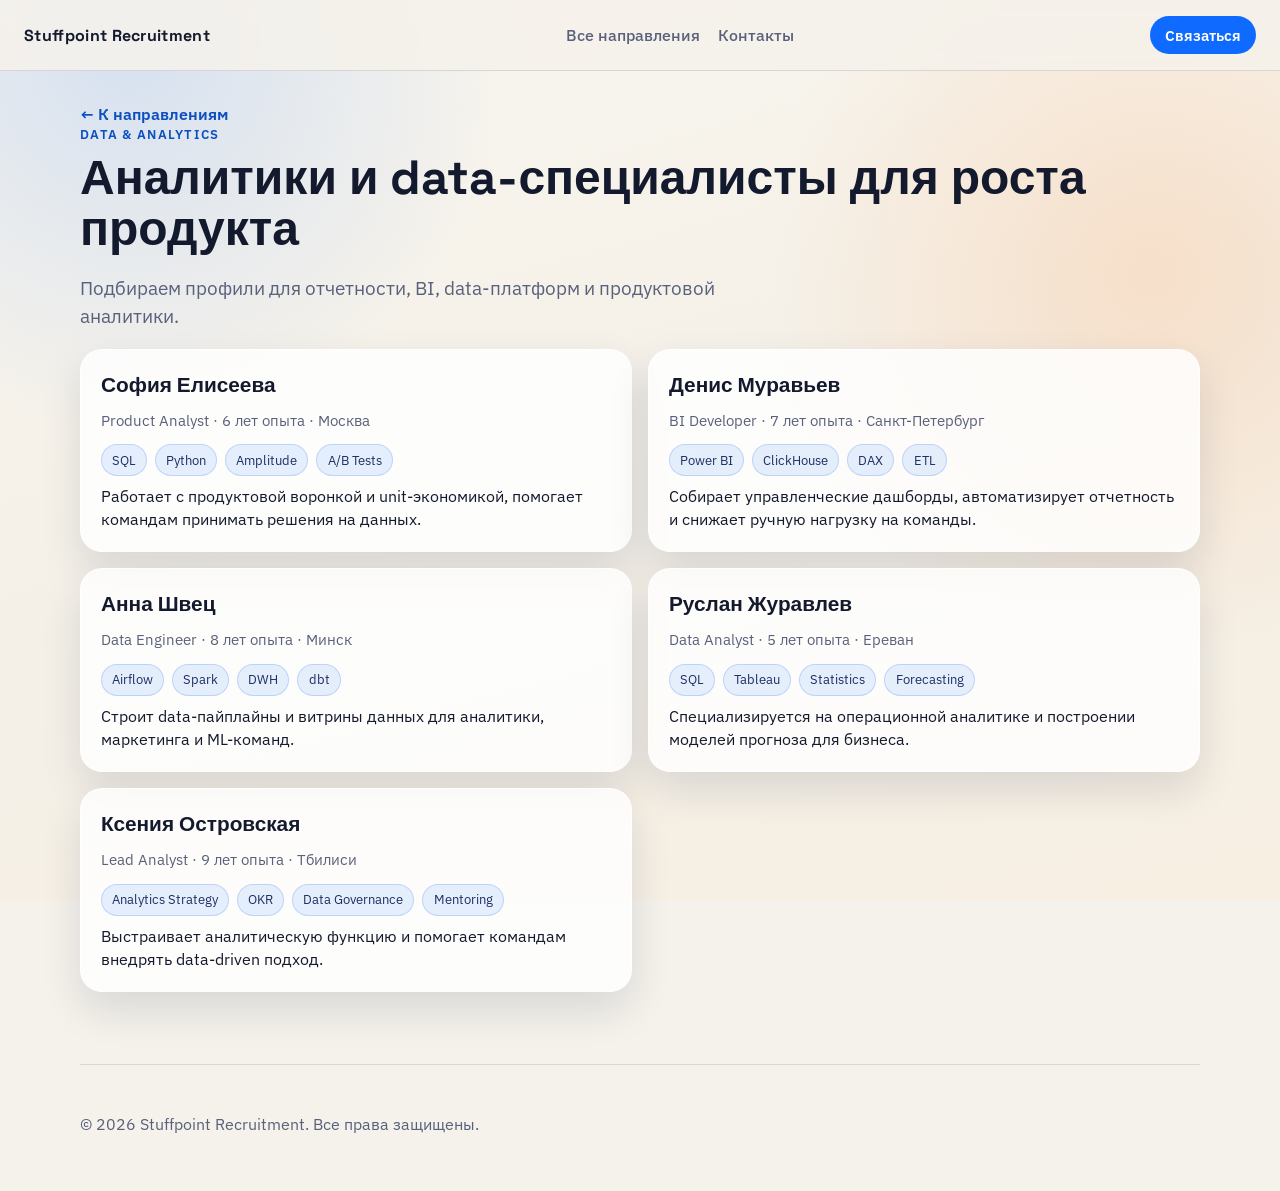
==== specialists/analytics.html @ 25496646 "Initial recruitment landing" ====
<!doctype html>
<html lang="ru">
  <head>
    <meta charset="UTF-8" />
    <meta name="viewport" content="width=device-width, initial-scale=1" />
    <title>Data & Analytics специалисты — Stuffpoint Recruitment</title>
    <meta name="description" content="Подбор аналитиков и data-инженеров: BI, SQL, DWH, продуктовая аналитика." />
    <link rel="preconnect" href="https://fonts.googleapis.com" />
    <link rel="preconnect" href="https://fonts.gstatic.com" crossorigin />
    <link
      href="https://fonts.googleapis.com/css2?family=Space+Grotesk:wght@400;500;700&family=IBM+Plex+Sans:wght@400;500;600&display=swap"
      rel="stylesheet"
    />
    <link rel="stylesheet" href="../landing.css" />
  </head>
  <body>
    <div class="bg-layer" aria-hidden="true"></div>
    <header class="topbar">
      <a class="brand" href="../index.html#hero">Stuffpoint Recruitment</a>
      <nav class="topnav" aria-label="Навигация страницы">
        <a href="../index.html#tracks">Все направления</a>
        <a href="../index.html#contacts">Контакты</a>
      </nav>
      <button class="btn btn-small" type="button" data-open-modal>Связаться</button>
    </header>

    <main class="section specialist-page">
      <a class="back-link" href="../index.html#tracks">← К направлениям</a>
      <div class="page-intro reveal">
        <p class="eyebrow">Data & Analytics</p>
        <h1>Аналитики и data-специалисты для роста продукта</h1>
        <p class="lead">Подбираем профили для отчетности, BI, data-платформ и продуктовой аналитики.</p>
      </div>

      <section class="specialists-layout">
        <article class="profile-card reveal">
          <h2>София Елисеева</h2>
          <p class="meta">Product Analyst · 6 лет опыта · Москва</p>
          <ul class="chip-list"><li>SQL</li><li>Python</li><li>Amplitude</li><li>A/B Tests</li></ul>
          <p>Работает с продуктовой воронкой и unit-экономикой, помогает командам принимать решения на данных.</p>
        </article>
        <article class="profile-card reveal">
          <h2>Денис Муравьев</h2>
          <p class="meta">BI Developer · 7 лет опыта · Санкт-Петербург</p>
          <ul class="chip-list"><li>Power BI</li><li>ClickHouse</li><li>DAX</li><li>ETL</li></ul>
          <p>Собирает управленческие дашборды, автоматизирует отчетность и снижает ручную нагрузку на команды.</p>
        </article>
        <article class="profile-card reveal">
          <h2>Анна Швец</h2>
          <p class="meta">Data Engineer · 8 лет опыта · Минск</p>
          <ul class="chip-list"><li>Airflow</li><li>Spark</li><li>DWH</li><li>dbt</li></ul>
          <p>Строит data-пайплайны и витрины данных для аналитики, маркетинга и ML-команд.</p>
        </article>
        <article class="profile-card reveal">
          <h2>Руслан Журавлев</h2>
          <p class="meta">Data Analyst · 5 лет опыта · Ереван</p>
          <ul class="chip-list"><li>SQL</li><li>Tableau</li><li>Statistics</li><li>Forecasting</li></ul>
          <p>Специализируется на операционной аналитике и построении моделей прогноза для бизнеса.</p>
        </article>
        <article class="profile-card reveal">
          <h2>Ксения Островская</h2>
          <p class="meta">Lead Analyst · 9 лет опыта · Тбилиси</p>
          <ul class="chip-list"><li>Analytics Strategy</li><li>OKR</li><li>Data Governance</li><li>Mentoring</li></ul>
          <p>Выстраивает аналитическую функцию и помогает командам внедрять data-driven подход.</p>
        </article>
      </section>
    </main>

    <footer class="footer">
      <p>© <span id="year"></span> Stuffpoint Recruitment. Все права защищены.</p>
    </footer>

    <div class="modal" id="contact-modal" aria-hidden="true" role="dialog" aria-labelledby="modal-title">
      <div class="modal-overlay" data-close-modal></div>
      <div class="modal-panel" role="document">
        <button class="modal-close" type="button" aria-label="Закрыть" data-close-modal>×</button>
        <h2 id="modal-title">Оставьте заявку</h2>
        <p>Ответим в течение одного рабочего дня.</p>
        <form class="contact-form" action="https://api.web3forms.com/submit" method="POST">
          <input type="hidden" name="access_key" value="YOUR_WEB3FORMS_ACCESS_KEY" />
          <input type="hidden" name="subject" value="Заявка по направлению Data & Analytics" />
          <input type="checkbox" name="botcheck" class="hidden-field" tabindex="-1" autocomplete="off" />
          <label>Имя<input type="text" name="name" required /></label>
          <label>Email<input type="email" name="email" required /></label>
          <label>Компания<input type="text" name="company" /></label>
          <label>Сообщение<textarea name="message" rows="4" required></textarea></label>
          <button class="btn" type="submit">Отправить заявку</button>
        </form>
      </div>
    </div>

    <script src="../main.js"></script>
  </body>
</html>
---- landing.css ----
:root {
  --bg: #f5f2eb;
  --bg-soft: #fffaf1;
  --panel: rgba(255, 255, 255, 0.82);
  --text: #141a2d;
  --muted: #59617b;
  --line: rgba(20, 26, 45, 0.12);
  --brand: #0f6bff;
  --brand-dark: #0b4fc0;
  --accent: #ff8f3a;
  --radius: 22px;
  --shadow: 0 18px 40px rgba(16, 28, 63, 0.12);
}

* {
  box-sizing: border-box;
}

html,
body {
  margin: 0;
  padding: 0;
}

body {
  font-family: "IBM Plex Sans", "Segoe UI", sans-serif;
  color: var(--text);
  background: var(--bg);
  line-height: 1.45;
  -webkit-font-smoothing: antialiased;
}

.bg-layer {
  position: fixed;
  inset: 0;
  z-index: -1;
  background:
    radial-gradient(700px circle at 10% 5%, rgba(15, 107, 255, 0.15), transparent 55%),
    radial-gradient(650px circle at 90% 30%, rgba(255, 143, 58, 0.18), transparent 60%),
    linear-gradient(165deg, #f9f6ef 0%, #f4f0e8 52%, #f7efe2 100%);
}

.topbar {
  position: sticky;
  top: 0;
  z-index: 20;
  display: flex;
  align-items: center;
  justify-content: space-between;
  gap: 1rem;
  padding: 0.9rem 1rem;
  background: rgba(245, 242, 235, 0.88);
  backdrop-filter: blur(10px);
  border-bottom: 1px solid var(--line);
}

.brand {
  font-family: "Space Grotesk", sans-serif;
  font-size: 1rem;
  font-weight: 700;
  letter-spacing: 0.02em;
  color: var(--text);
  text-decoration: none;
}

.topnav {
  display: none;
}

.topnav a {
  text-decoration: none;
  color: var(--muted);
  font-weight: 500;
}

.section {
  width: min(1120px, calc(100% - 2rem));
  margin: 0 auto;
  padding: 4.5rem 0;
}

.hero {
  display: grid;
  gap: 1.5rem;
  padding-top: 3.5rem;
}

.hero-copy h1 {
  font-family: "Space Grotesk", sans-serif;
  font-size: clamp(2rem, 6vw, 3.8rem);
  line-height: 1.02;
  margin: 0.5rem 0 1rem;
  max-width: 16ch;
}

.lead {
  font-size: clamp(1rem, 2vw, 1.2rem);
  color: var(--muted);
  max-width: 62ch;
}

.eyebrow {
  margin: 0;
  font-size: 0.8rem;
  text-transform: uppercase;
  letter-spacing: 0.1em;
  color: var(--brand-dark);
  font-weight: 600;
}

.hero-actions {
  display: flex;
  flex-wrap: wrap;
  gap: 0.75rem;
  margin: 1.4rem 0;
}

.btn {
  appearance: none;
  border: 0;
  border-radius: 999px;
  background: var(--brand);
  color: #fff;
  font-weight: 600;
  font-family: inherit;
  padding: 0.85rem 1.25rem;
  cursor: pointer;
  text-decoration: none;
  display: inline-flex;
  align-items: center;
  justify-content: center;
  transition: transform 0.18s ease, background 0.2s ease;
}

.btn:hover {
  background: var(--brand-dark);
  transform: translateY(-1px);
}

.btn-small {
  padding: 0.6rem 0.95rem;
  font-size: 0.92rem;
}

.btn-ghost {
  background: transparent;
  border: 1px solid var(--line);
  color: var(--text);
}

.hero-points {
  padding: 0;
  margin: 1rem 0 0;
  list-style: none;
  display: grid;
  gap: 0.6rem;
  color: var(--muted);
}

.hero-points li::before {
  content: "•";
  color: var(--accent);
  margin-right: 0.55rem;
}

.hero-metrics {
  display: grid;
  gap: 0.9rem;
}

.hero-metrics article {
  background: var(--panel);
  border: 1px solid rgba(255, 255, 255, 0.7);
  box-shadow: var(--shadow);
  border-radius: var(--radius);
  padding: 1.1rem 1.2rem;
}

.hero-metrics h2 {
  margin: 0;
  font-family: "Space Grotesk", sans-serif;
  font-size: clamp(1.7rem, 4.2vw, 2.4rem);
}

.hero-metrics p {
  margin: 0.2rem 0 0;
  color: var(--muted);
}

.section-head h2 {
  font-family: "Space Grotesk", sans-serif;
  font-size: clamp(1.6rem, 4vw, 2.6rem);
  margin: 0.7rem 0 0;
  max-width: 20ch;
}

.grid {
  display: grid;
  gap: 1rem;
}

.card {
  background: var(--panel);
  border: 1px solid rgba(255, 255, 255, 0.74);
  border-radius: var(--radius);
  box-shadow: var(--shadow);
  padding: 1.2rem;
}

.card h3 {
  margin: 0 0 0.5rem;
  font-family: "Space Grotesk", sans-serif;
  font-size: 1.2rem;
}

.card p,
.card a {
  margin: 0;
  color: var(--muted);
}

.card-accent {
  background: linear-gradient(160deg, rgba(15, 107, 255, 0.12), rgba(255, 143, 58, 0.08));
}

.timeline {
  list-style: none;
  padding: 0;
  margin: 1.4rem 0 0;
  display: grid;
  gap: 0.9rem;
}

.timeline li {
  display: grid;
  grid-template-columns: auto 1fr;
  gap: 0.9rem;
  padding: 1rem;
  border: 1px solid var(--line);
  border-radius: 16px;
  background: rgba(255, 255, 255, 0.6);
}

.timeline span {
  font-family: "Space Grotesk", sans-serif;
  color: var(--brand-dark);
  font-weight: 700;
  font-size: 1.2rem;
}

.timeline h3 {
  margin: 0;
  font-size: 1.05rem;
}

.timeline p {
  margin: 0.35rem 0 0;
  color: var(--muted);
}

.section-cta {
  display: grid;
  gap: 1.2rem;
  align-items: center;
  background: linear-gradient(130deg, rgba(15, 107, 255, 0.14), rgba(255, 143, 58, 0.12));
  border: 1px solid var(--line);
  border-radius: 28px;
  padding: 1.5rem;
}

.section-cta h2 {
  margin: 0.6rem 0;
  font-family: "Space Grotesk", sans-serif;
}

.section-cta p {
  margin: 0;
  color: var(--muted);
}

.specialty-grid {
  margin-top: 1.3rem;
  display: grid;
  gap: 1rem;
}

.specialty-card {
  background: var(--panel);
  border-radius: var(--radius);
  border: 1px solid rgba(255, 255, 255, 0.72);
  box-shadow: var(--shadow);
  padding: 1.2rem;
}

.specialty-card h3 {
  margin: 0;
  font-family: "Space Grotesk", sans-serif;
  font-size: 1.35rem;
}

.specialty-card ul {
  margin: 0.75rem 0;
  padding-left: 1.15rem;
  color: var(--muted);
}

.specialty-card a {
  color: var(--brand-dark);
  font-weight: 600;
  text-decoration: none;
}

.specialist-page {
  padding-top: 2rem;
}

.back-link {
  color: var(--brand-dark);
  text-decoration: none;
  font-weight: 600;
}

.page-intro h1 {
  margin: 0.5rem 0;
  font-size: clamp(1.8rem, 5vw, 3rem);
  line-height: 1.06;
  font-family: "Space Grotesk", sans-serif;
}

.specialists-layout {
  margin-top: 1rem;
  display: grid;
  gap: 1rem;
}

.profile-card {
  background: var(--panel);
  border: 1px solid rgba(255, 255, 255, 0.72);
  border-radius: var(--radius);
  box-shadow: var(--shadow);
  padding: 1.25rem;
}

.profile-card h2 {
  margin: 0;
  font-size: 1.3rem;
  font-family: "Space Grotesk", sans-serif;
}

.profile-card p {
  margin: 0.55rem 0 0;
}

.meta {
  color: var(--muted);
  font-size: 0.95rem;
}

.chip-list {
  list-style: none;
  margin: 0.85rem 0 0;
  padding: 0;
  display: flex;
  flex-wrap: wrap;
  gap: 0.5rem;
}

.chip-list li {
  padding: 0.33rem 0.63rem;
  border-radius: 999px;
  background: rgba(15, 107, 255, 0.1);
  border: 1px solid rgba(15, 107, 255, 0.2);
  color: #1f2e63;
  font-size: 0.84rem;
}

.contacts-grid {
  display: grid;
  gap: 1rem;
}

.footer {
  width: min(1120px, calc(100% - 2rem));
  margin: 0 auto;
  padding: 2rem 0 2.4rem;
  color: var(--muted);
  border-top: 1px solid var(--line);
}

.modal {
  position: fixed;
  inset: 0;
  display: none;
  z-index: 100;
}

.modal.is-open {
  display: block;
}

.modal-overlay {
  position: absolute;
  inset: 0;
  background: rgba(11, 16, 30, 0.6);
}

.modal-panel {
  position: relative;
  width: min(560px, calc(100% - 1.4rem));
  margin: 5vh auto 0;
  background: #fff;
  border-radius: 20px;
  padding: 1.2rem;
  box-shadow: 0 20px 60px rgba(5, 10, 25, 0.35);
}

.modal-panel h2 {
  margin: 0;
  font-family: "Space Grotesk", sans-serif;
}

.modal-panel p {
  margin: 0.45rem 0 1rem;
  color: var(--muted);
}

.modal-close {
  position: absolute;
  top: 0.6rem;
  right: 0.7rem;
  border: 0;
  background: transparent;
  font-size: 1.6rem;
  line-height: 1;
  cursor: pointer;
  color: var(--muted);
}

.contact-form {
  display: grid;
  gap: 0.8rem;
}

.contact-form label {
  display: grid;
  gap: 0.35rem;
  font-size: 0.94rem;
}

.contact-form input,
.contact-form textarea {
  width: 100%;
  border-radius: 12px;
  border: 1px solid rgba(20, 26, 45, 0.18);
  padding: 0.8rem 0.9rem;
  font: inherit;
}

.contact-form input:focus,
.contact-form textarea:focus {
  border-color: var(--brand);
  outline: 2px solid rgba(15, 107, 255, 0.2);
  outline-offset: 1px;
}

.hidden-field {
  position: absolute;
  opacity: 0;
  pointer-events: none;
}

.reveal {
  opacity: 0;
  transform: translateY(18px);
  animation: rise 0.7s ease forwards;
}

.reveal:nth-child(2) {
  animation-delay: 0.08s;
}

.reveal:nth-child(3) {
  animation-delay: 0.16s;
}

.reveal:nth-child(4) {
  animation-delay: 0.24s;
}

@keyframes rise {
  to {
    opacity: 1;
    transform: translateY(0);
  }
}

@media (min-width: 760px) {
  .topbar {
    padding: 1rem 1.5rem;
  }

  .topnav {
    display: flex;
    align-items: center;
    gap: 1.1rem;
  }

  .hero {
    grid-template-columns: 1.15fr 0.85fr;
    align-items: center;
    gap: 1.5rem;
  }

  .cards-3 {
    grid-template-columns: repeat(3, minmax(0, 1fr));
  }

  .cards-2 {
    grid-template-columns: repeat(2, minmax(0, 1fr));
  }

  .specialty-grid {
    grid-template-columns: repeat(3, minmax(0, 1fr));
  }

  .specialists-layout {
    grid-template-columns: repeat(2, minmax(0, 1fr));
  }

  .contacts-grid {
    grid-template-columns: repeat(3, minmax(0, 1fr));
  }

  .section-cta {
    grid-template-columns: 1fr auto;
    padding: 1.9rem;
  }

  .modal-panel {
    padding: 1.6rem;
  }
}

@media (prefers-reduced-motion: reduce) {
  *,
  *::before,
  *::after {
    animation: none !important;
    transition: none !important;
  }
}
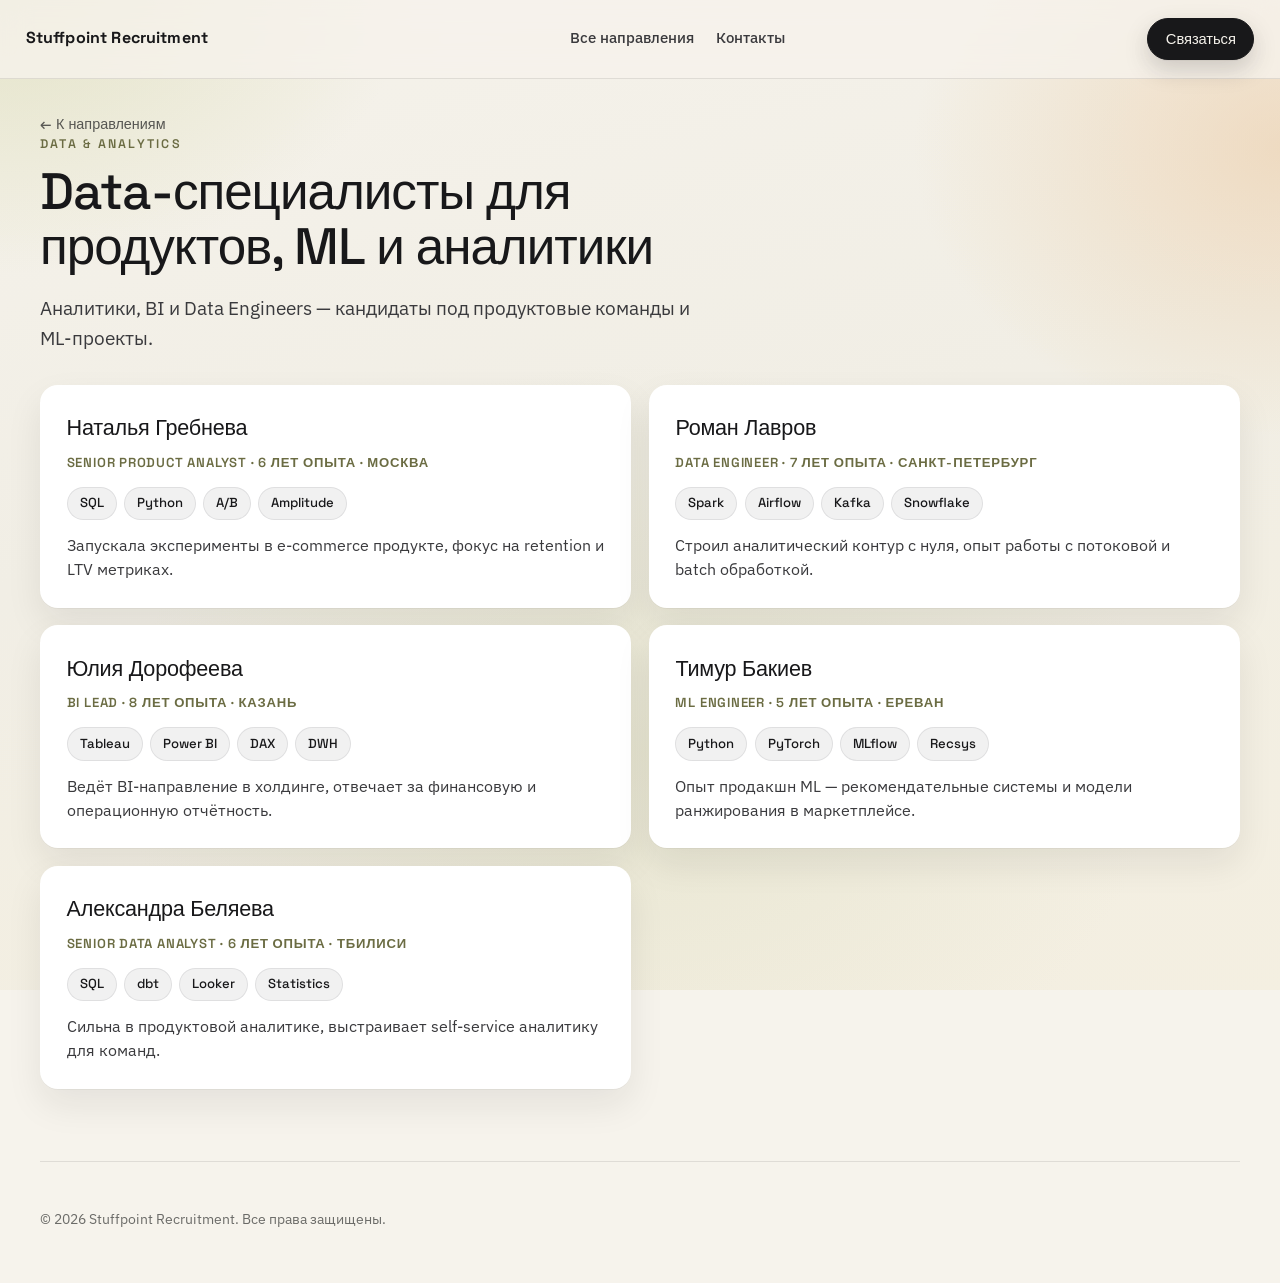
==== commit 35c50812: "Apply redesigned landing from handoff" ====
--- a/specialists/analytics.html
+++ b/specialists/analytics.html
@@ -4,7 +4,7 @@
     <meta charset="UTF-8" />
     <meta name="viewport" content="width=device-width, initial-scale=1" />
     <title>Data & Analytics специалисты — Stuffpoint Recruitment</title>
-    <meta name="description" content="Подбор аналитиков и data-инженеров: BI, SQL, DWH, продуктовая аналитика." />
+    <meta name="description" content="Подбор аналитиков, BI-инженеров и Data Engineers." />
     <link rel="preconnect" href="https://fonts.googleapis.com" />
     <link rel="preconnect" href="https://fonts.gstatic.com" crossorigin />
     <link
@@ -28,40 +28,40 @@
       <a class="back-link" href="../index.html#tracks">← К направлениям</a>
       <div class="page-intro reveal">
         <p class="eyebrow">Data & Analytics</p>
-        <h1>Аналитики и data-специалисты для роста продукта</h1>
-        <p class="lead">Подбираем профили для отчетности, BI, data-платформ и продуктовой аналитики.</p>
+        <h1>Data-специалисты для продуктов, ML и аналитики</h1>
+        <p class="lead">Аналитики, BI и Data Engineers — кандидаты под продуктовые команды и ML-проекты.</p>
       </div>
 
       <section class="specialists-layout">
         <article class="profile-card reveal">
-          <h2>София Елисеева</h2>
-          <p class="meta">Product Analyst · 6 лет опыта · Москва</p>
-          <ul class="chip-list"><li>SQL</li><li>Python</li><li>Amplitude</li><li>A/B Tests</li></ul>
-          <p>Работает с продуктовой воронкой и unit-экономикой, помогает командам принимать решения на данных.</p>
+          <h2>Наталья Гребнева</h2>
+          <p class="meta">Senior Product Analyst · 6 лет опыта · Москва</p>
+          <ul class="chip-list"><li>SQL</li><li>Python</li><li>A/B</li><li>Amplitude</li></ul>
+          <p>Запускала эксперименты в e-commerce продукте, фокус на retention и LTV метриках.</p>
         </article>
         <article class="profile-card reveal">
-          <h2>Денис Муравьев</h2>
-          <p class="meta">BI Developer · 7 лет опыта · Санкт-Петербург</p>
-          <ul class="chip-list"><li>Power BI</li><li>ClickHouse</li><li>DAX</li><li>ETL</li></ul>
-          <p>Собирает управленческие дашборды, автоматизирует отчетность и снижает ручную нагрузку на команды.</p>
+          <h2>Роман Лавров</h2>
+          <p class="meta">Data Engineer · 7 лет опыта · Санкт-Петербург</p>
+          <ul class="chip-list"><li>Spark</li><li>Airflow</li><li>Kafka</li><li>Snowflake</li></ul>
+          <p>Строил аналитический контур с нуля, опыт работы с потоковой и batch обработкой.</p>
         </article>
         <article class="profile-card reveal">
-          <h2>Анна Швец</h2>
-          <p class="meta">Data Engineer · 8 лет опыта · Минск</p>
-          <ul class="chip-list"><li>Airflow</li><li>Spark</li><li>DWH</li><li>dbt</li></ul>
-          <p>Строит data-пайплайны и витрины данных для аналитики, маркетинга и ML-команд.</p>
+          <h2>Юлия Дорофеева</h2>
+          <p class="meta">BI Lead · 8 лет опыта · Казань</p>
+          <ul class="chip-list"><li>Tableau</li><li>Power BI</li><li>DAX</li><li>DWH</li></ul>
+          <p>Ведёт BI-направление в холдинге, отвечает за финансовую и операционную отчётность.</p>
         </article>
         <article class="profile-card reveal">
-          <h2>Руслан Журавлев</h2>
-          <p class="meta">Data Analyst · 5 лет опыта · Ереван</p>
-          <ul class="chip-list"><li>SQL</li><li>Tableau</li><li>Statistics</li><li>Forecasting</li></ul>
-          <p>Специализируется на операционной аналитике и построении моделей прогноза для бизнеса.</p>
+          <h2>Тимур Бакиев</h2>
+          <p class="meta">ML Engineer · 5 лет опыта · Ереван</p>
+          <ul class="chip-list"><li>Python</li><li>PyTorch</li><li>MLflow</li><li>Recsys</li></ul>
+          <p>Опыт продакшн ML — рекомендательные системы и модели ранжирования в маркетплейсе.</p>
         </article>
         <article class="profile-card reveal">
-          <h2>Ксения Островская</h2>
-          <p class="meta">Lead Analyst · 9 лет опыта · Тбилиси</p>
-          <ul class="chip-list"><li>Analytics Strategy</li><li>OKR</li><li>Data Governance</li><li>Mentoring</li></ul>
-          <p>Выстраивает аналитическую функцию и помогает командам внедрять data-driven подход.</p>
+          <h2>Александра Беляева</h2>
+          <p class="meta">Senior Data Analyst · 6 лет опыта · Тбилиси</p>
+          <ul class="chip-list"><li>SQL</li><li>dbt</li><li>Looker</li><li>Statistics</li></ul>
+          <p>Сильна в продуктовой аналитике, выстраивает self-service аналитику для команд.</p>
         </article>
       </section>
     </main>
--- a/landing.css
+++ b/landing.css
@@ -1,45 +1,56 @@
+/* Stuffpoint Recruitment — Quiet Grid redesign
+   Палитра: молочный фон, графит, акцент — приглушённый олив + янтарь.
+   Дух: швейцарская сетка, мягкие пузатые карточки, плотные данные.
+*/
+
 :root {
-  --bg: #f5f2eb;
+  --bg: #f6f3ec;
   --bg-soft: #fffaf1;
-  --panel: rgba(255, 255, 255, 0.82);
-  --text: #141a2d;
-  --muted: #59617b;
-  --line: rgba(20, 26, 45, 0.12);
-  --brand: #0f6bff;
-  --brand-dark: #0b4fc0;
-  --accent: #ff8f3a;
-  --radius: 22px;
-  --shadow: 0 18px 40px rgba(16, 28, 63, 0.12);
-}
-
-* {
-  box-sizing: border-box;
-}
-
-html,
-body {
-  margin: 0;
-  padding: 0;
-}
+  --panel: rgba(255, 255, 255, 0.92);
+  --paper: #ffffff;
+  --text: #18181a;
+  --text-2: #3a3a3d;
+  --muted: #6b6b68;
+  --line: rgba(24, 24, 26, 0.10);
+  --line-strong: #18181a;
+  --brand: oklch(0.52 0.06 110);        /* приглушённый олив */
+  --brand-dark: oklch(0.42 0.06 110);
+  --accent: oklch(0.62 0.09 70);        /* тёплый янтарь */
+  --accent-soft: oklch(0.94 0.03 110);
+  --radius: 18px;
+  --radius-lg: 24px;
+  --shadow: 0 16px 36px rgba(24, 24, 26, 0.08), 0 1px 0 rgba(24, 24, 26, 0.04);
+  --shadow-hover: 0 24px 48px rgba(24, 24, 26, 0.12), 0 1px 0 rgba(24, 24, 26, 0.04);
+  --shadow-btn: 0 10px 24px rgba(24, 24, 26, 0.18), 0 1px 0 rgba(24, 24, 26, 0.04);
+}
+
+* { box-sizing: border-box; }
+html, body { margin: 0; padding: 0; }
 
 body {
   font-family: "IBM Plex Sans", "Segoe UI", sans-serif;
   color: var(--text);
   background: var(--bg);
-  line-height: 1.45;
+  line-height: 1.55;
+  font-size: 15.5px;
   -webkit-font-smoothing: antialiased;
 }
 
+/* ── фоновая текстура ──────────────── */
 .bg-layer {
   position: fixed;
-  inset: 0;
+  inset: -10%;
   z-index: -1;
+  pointer-events: none;
   background:
-    radial-gradient(700px circle at 10% 5%, rgba(15, 107, 255, 0.15), transparent 55%),
-    radial-gradient(650px circle at 90% 30%, rgba(255, 143, 58, 0.18), transparent 60%),
-    linear-gradient(165deg, #f9f6ef 0%, #f4f0e8 52%, #f7efe2 100%);
-}
-
+    radial-gradient(700px 500px at 8% 6%, oklch(0.86 0.06 110 / 0.55), transparent 60%),
+    radial-gradient(620px 480px at 92% 22%, oklch(0.82 0.08 70 / 0.40), transparent 60%),
+    radial-gradient(800px 600px at 50% 78%, oklch(0.86 0.05 110 / 0.32), transparent 65%),
+    linear-gradient(168deg, #f6f3ec 0%, #f1eee5 50%, #f4efe2 100%);
+  filter: saturate(1.05);
+}
+
+/* ── Topbar ────────────────────────── */
 .topbar {
   position: sticky;
   top: 0;
@@ -48,9 +59,9 @@
   align-items: center;
   justify-content: space-between;
   gap: 1rem;
-  padding: 0.9rem 1rem;
-  background: rgba(245, 242, 235, 0.88);
-  backdrop-filter: blur(10px);
+  padding: 1rem 1.25rem;
+  background: color-mix(in oklab, var(--bg) 78%, transparent);
+  backdrop-filter: blur(14px);
   border-bottom: 1px solid var(--line);
 }
 
@@ -58,493 +69,648 @@
   font-family: "Space Grotesk", sans-serif;
   font-size: 1rem;
   font-weight: 700;
-  letter-spacing: 0.02em;
+  letter-spacing: 0.01em;
   color: var(--text);
   text-decoration: none;
 }
 
-.topnav {
-  display: none;
-}
-
+.topnav { display: none; }
 .topnav a {
   text-decoration: none;
-  color: var(--muted);
-  font-weight: 500;
-}
-
+  color: var(--text-2);
+  font-weight: 500;
+  font-size: 0.92rem;
+  transition: color 0.2s ease;
+}
+.topnav a:hover { color: var(--brand); }
+
+/* ── секции ────────────────────────── */
 .section {
-  width: min(1120px, calc(100% - 2rem));
+  width: min(1200px, calc(100% - 2rem));
   margin: 0 auto;
   padding: 4.5rem 0;
 }
 
+/* ── Hero ──────────────────────────── */
 .hero {
   display: grid;
-  gap: 1.5rem;
+  gap: 2rem;
   padding-top: 3.5rem;
 }
 
 .hero-copy h1 {
   font-family: "Space Grotesk", sans-serif;
-  font-size: clamp(2rem, 6vw, 3.8rem);
-  line-height: 1.02;
+  font-size: clamp(2.2rem, 6vw, 4rem);
+  line-height: 1.04;
+  letter-spacing: -0.02em;
   margin: 0.5rem 0 1rem;
-  max-width: 16ch;
+  max-width: 18ch;
+  font-weight: 500;
 }
 
 .lead {
-  font-size: clamp(1rem, 2vw, 1.2rem);
-  color: var(--muted);
+  font-size: clamp(1.05rem, 2vw, 1.2rem);
+  color: var(--text-2);
   max-width: 62ch;
+  text-wrap: pretty;
 }
 
 .eyebrow {
   margin: 0;
-  font-size: 0.8rem;
+  font-family: "Space Grotesk", sans-serif;
+  font-size: 0.78rem;
   text-transform: uppercase;
-  letter-spacing: 0.1em;
-  color: var(--brand-dark);
+  letter-spacing: 0.18em;
+  color: var(--brand);
   font-weight: 600;
 }
 
 .hero-actions {
   display: flex;
   flex-wrap: wrap;
-  gap: 0.75rem;
-  margin: 1.4rem 0;
-}
-
+  gap: 0.85rem;
+  margin: 1.7rem 0;
+}
+
+/* ── Кнопки ─────────────────────────── */
 .btn {
   appearance: none;
-  border: 0;
+  border: 1px solid var(--text);
   border-radius: 999px;
-  background: var(--brand);
-  color: #fff;
-  font-weight: 600;
-  font-family: inherit;
-  padding: 0.85rem 1.25rem;
+  background: var(--text);
+  color: var(--bg);
+  font-family: "Space Grotesk", sans-serif;
+  font-weight: 500;
+  font-size: 1.1rem;
+  letter-spacing: -0.005em;
+  padding: 1.15rem 1.9rem;
   cursor: pointer;
   text-decoration: none;
   display: inline-flex;
   align-items: center;
   justify-content: center;
-  transition: transform 0.18s ease, background 0.2s ease;
-}
-
+  gap: 0.6rem;
+  box-shadow: var(--shadow-btn);
+  transition: transform 0.2s ease, background 0.2s ease, color 0.2s ease, border-color 0.2s ease, box-shadow 0.2s ease;
+}
 .btn:hover {
-  background: var(--brand-dark);
-  transform: translateY(-1px);
+  background: var(--brand);
+  border-color: var(--brand);
+  color: #fff;
+  transform: translateY(-2px);
+  box-shadow: 0 18px 36px rgba(24, 24, 26, 0.22);
 }
 
 .btn-small {
-  padding: 0.6rem 0.95rem;
+  padding: 0.7rem 1.1rem;
   font-size: 0.92rem;
 }
 
 .btn-ghost {
   background: transparent;
-  border: 1px solid var(--line);
-  color: var(--text);
-}
-
+  border: 1px solid var(--text);
+  color: var(--text);
+  box-shadow: 0 2px 0 rgba(24, 24, 26, 0.04);
+}
+.btn-ghost:hover {
+  background: var(--text);
+  color: var(--bg);
+  border-color: var(--text);
+}
+
+/* ── Hero списки и метрики ──────────── */
 .hero-points {
   padding: 0;
   margin: 1rem 0 0;
   list-style: none;
   display: grid;
   gap: 0.6rem;
-  color: var(--muted);
-}
-
+  color: var(--text-2);
+  font-size: 1rem;
+}
+.hero-points li {
+  position: relative;
+  padding-left: 1.4rem;
+}
 .hero-points li::before {
-  content: "•";
-  color: var(--accent);
-  margin-right: 0.55rem;
+  content: "";
+  position: absolute;
+  left: 0; top: 0.65em;
+  width: 6px; height: 6px;
+  background: var(--accent);
+  border-radius: 50%;
 }
 
 .hero-metrics {
   display: grid;
-  gap: 0.9rem;
-}
-
+  gap: 1rem;
+}
 .hero-metrics article {
-  background: var(--panel);
-  border: 1px solid rgba(255, 255, 255, 0.7);
+  background: var(--paper);
+  border: 1px solid rgba(255, 255, 255, 0.85);
   box-shadow: var(--shadow);
   border-radius: var(--radius);
-  padding: 1.1rem 1.2rem;
-}
-
+  padding: 1.4rem 1.5rem;
+  transition: transform 0.25s ease, box-shadow 0.25s ease;
+}
+.hero-metrics article:hover {
+  transform: translateY(-2px);
+  box-shadow: var(--shadow-hover);
+}
+.hero-metrics article:nth-child(2) { background: linear-gradient(160deg, var(--paper) 0%, oklch(0.96 0.04 110) 100%); }
+.hero-metrics article:nth-child(3) { background: linear-gradient(160deg, var(--paper) 0%, oklch(0.96 0.04 70) 100%); }
 .hero-metrics h2 {
+  margin: 0 0 0.4rem;
+  font-family: "Space Grotesk", sans-serif;
+  font-size: clamp(1.9rem, 4.6vw, 2.6rem);
+  font-weight: 500;
+  letter-spacing: -0.02em;
+  line-height: 1;
+}
+.hero-metrics p {
   margin: 0;
-  font-family: "Space Grotesk", sans-serif;
-  font-size: clamp(1.7rem, 4.2vw, 2.4rem);
-}
-
-.hero-metrics p {
-  margin: 0.2rem 0 0;
-  color: var(--muted);
-}
-
+  color: var(--text);
+  font-size: 1rem;
+  font-weight: 500;
+  line-height: 1.3;
+}
+
+/* ── Section heading ────────────────── */
 .section-head h2 {
   font-family: "Space Grotesk", sans-serif;
-  font-size: clamp(1.6rem, 4vw, 2.6rem);
+  font-size: clamp(1.8rem, 4vw, 2.8rem);
   margin: 0.7rem 0 0;
-  max-width: 20ch;
-}
-
+  max-width: 22ch;
+  font-weight: 500;
+  letter-spacing: -0.02em;
+  line-height: 1.1;
+}
+
+/* ── Карточки общие ─────────────────── */
 .grid {
   display: grid;
-  gap: 1rem;
+  gap: 1.1rem;
+  margin-top: 1.6rem;
 }
 
 .card {
-  background: var(--panel);
-  border: 1px solid rgba(255, 255, 255, 0.74);
+  background: var(--paper);
+  border: 1px solid rgba(255, 255, 255, 0.85);
   border-radius: var(--radius);
   box-shadow: var(--shadow);
-  padding: 1.2rem;
-}
-
+  padding: 1.6rem 1.5rem;
+  transition: transform 0.25s ease, box-shadow 0.25s ease;
+  position: relative;
+  overflow: hidden;
+}
+.card:hover {
+  transform: translateY(-3px);
+  box-shadow: var(--shadow-hover);
+}
 .card h3 {
-  margin: 0 0 0.5rem;
-  font-family: "Space Grotesk", sans-serif;
-  font-size: 1.2rem;
-}
-
-.card p,
-.card a {
+  margin: 0 0 0.6rem;
+  font-family: "Space Grotesk", sans-serif;
+  font-size: 1.35rem;
+  font-weight: 500;
+  letter-spacing: -0.01em;
+}
+.card p, .card a {
   margin: 0;
-  color: var(--muted);
-}
+  color: var(--text-2);
+}
+
+/* услуги — мягкое световое пятно */
+#services .card::after {
+  content: "";
+  position: absolute;
+  top: 0; right: 0;
+  width: 110px; height: 110px;
+  background: radial-gradient(circle at 70% 30%, oklch(0.86 0.06 110 / 0.55), transparent 65%);
+  pointer-events: none;
+}
+#services .card:nth-child(2)::after { background: radial-gradient(circle at 70% 30%, oklch(0.84 0.08 70 / 0.50), transparent 65%); }
+#services .card:nth-child(3)::after { background: radial-gradient(circle at 70% 30%, oklch(0.86 0.05 200 / 0.40), transparent 65%); }
 
 .card-accent {
-  background: linear-gradient(160deg, rgba(15, 107, 255, 0.12), rgba(255, 143, 58, 0.08));
-}
-
+  background: linear-gradient(155deg, var(--paper) 60%, oklch(0.94 0.05 110) 100%);
+}
+.card-accent:nth-of-type(even) {
+  background: linear-gradient(155deg, var(--paper) 60%, oklch(0.94 0.06 70) 100%);
+}
+
+/* ── Timeline (как работаем) ─────────── */
 .timeline {
   list-style: none;
   padding: 0;
-  margin: 1.4rem 0 0;
-  display: grid;
-  gap: 0.9rem;
-}
-
+  margin: 1.6rem 0 0;
+  display: grid;
+  gap: 1rem;
+}
 .timeline li {
   display: grid;
   grid-template-columns: auto 1fr;
-  gap: 0.9rem;
-  padding: 1rem;
-  border: 1px solid var(--line);
-  border-radius: 16px;
-  background: rgba(255, 255, 255, 0.6);
-}
-
+  gap: 1.2rem;
+  padding: 1.4rem 1.5rem;
+  border: 1px solid rgba(255, 255, 255, 0.85);
+  border-radius: var(--radius);
+  background: var(--paper);
+  box-shadow: var(--shadow);
+  transition: transform 0.25s ease, box-shadow 0.25s ease;
+}
+.timeline li:hover {
+  transform: translateY(-2px);
+  box-shadow: var(--shadow-hover);
+}
 .timeline span {
   font-family: "Space Grotesk", sans-serif;
-  color: var(--brand-dark);
-  font-weight: 700;
-  font-size: 1.2rem;
-}
-
+  color: var(--brand);
+  font-weight: 600;
+  font-size: 1.4rem;
+  letter-spacing: 0.02em;
+}
 .timeline h3 {
   margin: 0;
-  font-size: 1.05rem;
-}
-
+  font-family: "Space Grotesk", sans-serif;
+  font-size: 1.15rem;
+  font-weight: 500;
+}
 .timeline p {
-  margin: 0.35rem 0 0;
-  color: var(--muted);
-}
-
+  margin: 0.4rem 0 0;
+  color: var(--text-2);
+}
+
+/* ── CTA блок ───────────────────────── */
 .section-cta {
   display: grid;
   gap: 1.2rem;
   align-items: center;
-  background: linear-gradient(130deg, rgba(15, 107, 255, 0.14), rgba(255, 143, 58, 0.12));
-  border: 1px solid var(--line);
-  border-radius: 28px;
-  padding: 1.5rem;
-}
-
+  background: linear-gradient(135deg, #18181a 0%, #232327 100%);
+  color: var(--bg);
+  border-radius: var(--radius-lg);
+  padding: 2.5rem 2rem;
+  position: relative;
+  overflow: hidden;
+}
+.section-cta::before {
+  content: "";
+  position: absolute;
+  inset: 0;
+  background:
+    radial-gradient(500px 380px at 90% 20%, oklch(0.78 0.10 70 / 0.35), transparent 60%),
+    radial-gradient(440px 320px at 10% 90%, oklch(0.78 0.10 110 / 0.30), transparent 60%);
+  pointer-events: none;
+}
+.section-cta > * { position: relative; z-index: 1; }
 .section-cta h2 {
   margin: 0.6rem 0;
   font-family: "Space Grotesk", sans-serif;
-}
-
+  font-size: clamp(1.6rem, 3.4vw, 2.4rem);
+  font-weight: 500;
+  letter-spacing: -0.02em;
+  max-width: 24ch;
+}
 .section-cta p {
   margin: 0;
-  color: var(--muted);
-}
-
+  color: rgba(246, 243, 236, 0.78);
+  max-width: 50ch;
+}
+.section-cta .eyebrow {
+  color: oklch(0.78 0.12 110);
+}
+.section-cta .btn {
+  background: var(--bg);
+  color: var(--text);
+  border-color: var(--bg);
+}
+.section-cta .btn:hover {
+  background: var(--accent);
+  border-color: var(--accent);
+  color: #fff;
+}
+
+/* ── Направления (specialty) ────────── */
 .specialty-grid {
-  margin-top: 1.3rem;
-  display: grid;
-  gap: 1rem;
-}
-
+  margin-top: 1.6rem;
+  display: grid;
+  gap: 1.1rem;
+}
 .specialty-card {
-  background: var(--panel);
+  background: var(--paper);
   border-radius: var(--radius);
-  border: 1px solid rgba(255, 255, 255, 0.72);
+  border: 1px solid rgba(255, 255, 255, 0.85);
   box-shadow: var(--shadow);
-  padding: 1.2rem;
-}
-
+  padding: 1.6rem 1.5rem;
+  display: grid;
+  gap: 0.75rem;
+  position: relative;
+  overflow: hidden;
+  transition: transform 0.25s ease, box-shadow 0.25s ease;
+}
+.specialty-card::after {
+  content: "";
+  position: absolute;
+  bottom: -40px; right: -40px;
+  width: 140px; height: 140px;
+  background: radial-gradient(circle at center, oklch(0.86 0.06 110 / 0.45), transparent 70%);
+  pointer-events: none;
+  transition: transform 0.4s ease;
+}
+.specialty-card:nth-child(2)::after { background: radial-gradient(circle at center, oklch(0.84 0.08 70 / 0.40), transparent 70%); }
+.specialty-card:nth-child(3)::after { background: radial-gradient(circle at center, oklch(0.86 0.05 200 / 0.35), transparent 70%); }
+.specialty-card:nth-child(4)::after { background: radial-gradient(circle at center, oklch(0.84 0.08 30 / 0.40), transparent 70%); }
+.specialty-card:nth-child(5)::after { background: radial-gradient(circle at center, oklch(0.86 0.06 150 / 0.40), transparent 70%); }
+.specialty-card:nth-child(6)::after { background: radial-gradient(circle at center, oklch(0.86 0.06 280 / 0.35), transparent 70%); }
+.specialty-card:hover {
+  transform: translateY(-3px);
+  box-shadow: var(--shadow-hover);
+}
+.specialty-card:hover::after { transform: scale(1.4); }
 .specialty-card h3 {
   margin: 0;
   font-family: "Space Grotesk", sans-serif;
-  font-size: 1.35rem;
-}
-
+  font-size: 1.6rem;
+  font-weight: 500;
+  letter-spacing: -0.015em;
+  position: relative;
+  z-index: 1;
+}
 .specialty-card ul {
-  margin: 0.75rem 0;
-  padding-left: 1.15rem;
-  color: var(--muted);
-}
-
+  margin: 0.2rem 0 0.4rem;
+  padding: 0;
+  list-style: none;
+  display: flex;
+  flex-wrap: wrap;
+  gap: 0.4rem;
+  position: relative;
+  z-index: 1;
+}
+.specialty-card ul li {
+  font-family: "Space Grotesk", sans-serif;
+  font-size: 0.82rem;
+  padding: 0.3rem 0.7rem;
+  border-radius: 999px;
+  background: rgba(24, 24, 26, 0.06);
+  color: var(--text);
+}
 .specialty-card a {
-  color: var(--brand-dark);
-  font-weight: 600;
+  font-family: "Space Grotesk", sans-serif;
+  color: var(--text);
+  font-weight: 500;
   text-decoration: none;
-}
-
+  font-size: 0.95rem;
+  border-top: 1px solid var(--line);
+  padding-top: 0.8rem;
+  margin-top: 0.4rem;
+  display: inline-flex;
+  align-items: center;
+  gap: 0.4rem;
+  position: relative;
+  z-index: 1;
+  transition: color 0.2s ease, gap 0.2s ease;
+}
+.specialty-card a::after {
+  content: "→";
+  transition: transform 0.2s ease;
+}
+.specialty-card a:hover {
+  color: var(--brand);
+}
+.specialty-card a:hover::after {
+  transform: translateX(4px);
+}
+
+/* ── Страница специалистов ──────────── */
 .specialist-page {
   padding-top: 2rem;
 }
-
 .back-link {
-  color: var(--brand-dark);
+  font-family: "Space Grotesk", sans-serif;
+  color: var(--text);
   text-decoration: none;
-  font-weight: 600;
-}
+  font-weight: 500;
+  font-size: 0.9rem;
+  display: inline-flex;
+  align-items: center;
+  gap: 0.4rem;
+  opacity: 0.7;
+  transition: opacity 0.2s ease;
+}
+.back-link:hover { opacity: 1; color: var(--brand); }
 
 .page-intro h1 {
-  margin: 0.5rem 0;
-  font-size: clamp(1.8rem, 5vw, 3rem);
+  margin: 0.7rem 0 0.6rem;
+  font-size: clamp(2rem, 5vw, 3.2rem);
   line-height: 1.06;
   font-family: "Space Grotesk", sans-serif;
+  font-weight: 500;
+  letter-spacing: -0.02em;
+  max-width: 20ch;
 }
 
 .specialists-layout {
-  margin-top: 1rem;
-  display: grid;
-  gap: 1rem;
-}
-
+  margin-top: 2rem;
+  display: grid;
+  gap: 1.1rem;
+}
 .profile-card {
-  background: var(--panel);
-  border: 1px solid rgba(255, 255, 255, 0.72);
+  background: var(--paper);
+  border: 1px solid rgba(255, 255, 255, 0.85);
   border-radius: var(--radius);
   box-shadow: var(--shadow);
-  padding: 1.25rem;
-}
-
+  padding: 1.6rem 1.6rem;
+  transition: transform 0.25s ease, box-shadow 0.25s ease;
+}
+.profile-card:hover {
+  transform: translateY(-3px);
+  box-shadow: var(--shadow-hover);
+}
 .profile-card h2 {
   margin: 0;
-  font-size: 1.3rem;
-  font-family: "Space Grotesk", sans-serif;
-}
-
+  font-size: 1.35rem;
+  font-family: "Space Grotesk", sans-serif;
+  font-weight: 500;
+  letter-spacing: -0.01em;
+}
+.profile-card .meta {
+  color: var(--brand);
+  font-family: "Space Grotesk", sans-serif;
+  font-size: 0.82rem;
+  letter-spacing: 0.06em;
+  text-transform: uppercase;
+  font-weight: 600;
+  margin: 0.5rem 0 0.85rem;
+}
 .profile-card p {
-  margin: 0.55rem 0 0;
-}
-
-.meta {
-  color: var(--muted);
-  font-size: 0.95rem;
+  margin: 0.6rem 0 0;
+  color: var(--text-2);
+  text-wrap: pretty;
 }
 
 .chip-list {
   list-style: none;
-  margin: 0.85rem 0 0;
+  margin: 0.5rem 0 0.8rem;
   padding: 0;
   display: flex;
   flex-wrap: wrap;
-  gap: 0.5rem;
-}
-
+  gap: 0.45rem;
+}
 .chip-list li {
-  padding: 0.33rem 0.63rem;
+  font-family: "Space Grotesk", sans-serif;
+  padding: 0.35rem 0.75rem;
   border-radius: 999px;
-  background: rgba(15, 107, 255, 0.1);
-  border: 1px solid rgba(15, 107, 255, 0.2);
-  color: #1f2e63;
-  font-size: 0.84rem;
-}
-
+  background: rgba(24, 24, 26, 0.06);
+  border: 1px solid rgba(24, 24, 26, 0.08);
+  color: var(--text);
+  font-size: 0.82rem;
+  font-weight: 500;
+}
+
+/* ── Контакты ──────────────────────── */
 .contacts-grid {
   display: grid;
-  gap: 1rem;
-}
-
+  gap: 1.1rem;
+  margin-top: 1.6rem;
+}
+.contacts-grid .card a {
+  color: var(--text);
+  font-family: "Space Grotesk", sans-serif;
+  font-size: 1.15rem;
+  font-weight: 500;
+  text-decoration: none;
+  transition: color 0.2s ease;
+}
+.contacts-grid .card a:hover { color: var(--brand); }
+
+/* ── Footer ────────────────────────── */
 .footer {
-  width: min(1120px, calc(100% - 2rem));
+  width: min(1200px, calc(100% - 2rem));
   margin: 0 auto;
   padding: 2rem 0 2.4rem;
   color: var(--muted);
   border-top: 1px solid var(--line);
-}
-
+  font-size: 0.9rem;
+}
+
+/* ── Modal ─────────────────────────── */
 .modal {
   position: fixed;
   inset: 0;
   display: none;
   z-index: 100;
 }
-
-.modal.is-open {
-  display: block;
-}
-
+.modal.is-open { display: block; }
 .modal-overlay {
   position: absolute;
   inset: 0;
-  background: rgba(11, 16, 30, 0.6);
-}
-
+  background: rgba(11, 16, 30, 0.55);
+  backdrop-filter: blur(2px);
+}
 .modal-panel {
   position: relative;
   width: min(560px, calc(100% - 1.4rem));
-  margin: 5vh auto 0;
+  margin: 6vh auto 0;
   background: #fff;
-  border-radius: 20px;
-  padding: 1.2rem;
-  box-shadow: 0 20px 60px rgba(5, 10, 25, 0.35);
-}
-
+  border-radius: var(--radius-lg);
+  padding: 1.8rem;
+  box-shadow: 0 30px 80px rgba(5, 10, 25, 0.35);
+}
 .modal-panel h2 {
   margin: 0;
   font-family: "Space Grotesk", sans-serif;
-}
-
+  font-size: 1.6rem;
+  font-weight: 500;
+  letter-spacing: -0.015em;
+}
 .modal-panel p {
-  margin: 0.45rem 0 1rem;
-  color: var(--muted);
-}
-
+  margin: 0.5rem 0 1.2rem;
+  color: var(--text-2);
+}
 .modal-close {
   position: absolute;
-  top: 0.6rem;
-  right: 0.7rem;
+  top: 0.8rem;
+  right: 0.95rem;
   border: 0;
   background: transparent;
-  font-size: 1.6rem;
+  font-size: 1.7rem;
   line-height: 1;
   cursor: pointer;
   color: var(--muted);
 }
 
-.contact-form {
-  display: grid;
-  gap: 0.8rem;
-}
-
+.contact-form { display: grid; gap: 0.9rem; }
 .contact-form label {
   display: grid;
-  gap: 0.35rem;
-  font-size: 0.94rem;
-}
-
+  gap: 0.4rem;
+  font-size: 0.92rem;
+  color: var(--text-2);
+  font-weight: 500;
+}
 .contact-form input,
 .contact-form textarea {
   width: 100%;
   border-radius: 12px;
-  border: 1px solid rgba(20, 26, 45, 0.18);
-  padding: 0.8rem 0.9rem;
+  border: 1px solid rgba(24, 24, 26, 0.16);
+  padding: 0.85rem 0.95rem;
   font: inherit;
-}
-
+  background: #fafaf7;
+  transition: border-color 0.2s ease, background 0.2s ease;
+}
 .contact-form input:focus,
 .contact-form textarea:focus {
   border-color: var(--brand);
-  outline: 2px solid rgba(15, 107, 255, 0.2);
+  background: #fff;
+  outline: 2px solid oklch(0.78 0.10 110 / 0.25);
   outline-offset: 1px;
 }
-
 .hidden-field {
   position: absolute;
   opacity: 0;
   pointer-events: none;
 }
 
+/* ── Reveal анимация ────────────────── */
 .reveal {
   opacity: 0;
   transform: translateY(18px);
   animation: rise 0.7s ease forwards;
 }
-
-.reveal:nth-child(2) {
-  animation-delay: 0.08s;
-}
-
-.reveal:nth-child(3) {
-  animation-delay: 0.16s;
-}
-
-.reveal:nth-child(4) {
-  animation-delay: 0.24s;
-}
+.reveal:nth-child(2) { animation-delay: 0.08s; }
+.reveal:nth-child(3) { animation-delay: 0.16s; }
+.reveal:nth-child(4) { animation-delay: 0.24s; }
+.reveal:nth-child(5) { animation-delay: 0.32s; }
+.reveal:nth-child(6) { animation-delay: 0.40s; }
 
 @keyframes rise {
-  to {
-    opacity: 1;
-    transform: translateY(0);
-  }
-}
-
+  to { opacity: 1; transform: translateY(0); }
+}
+
+/* ── Респонсив ─────────────────────── */
 @media (min-width: 760px) {
-  .topbar {
-    padding: 1rem 1.5rem;
-  }
-
+  .topbar { padding: 1.1rem 1.6rem; }
   .topnav {
     display: flex;
     align-items: center;
-    gap: 1.1rem;
+    gap: 1.4rem;
   }
-
   .hero {
     grid-template-columns: 1.15fr 0.85fr;
     align-items: center;
-    gap: 1.5rem;
+    gap: 2.5rem;
   }
-
-  .cards-3 {
-    grid-template-columns: repeat(3, minmax(0, 1fr));
-  }
-
-  .cards-2 {
-    grid-template-columns: repeat(2, minmax(0, 1fr));
-  }
-
-  .specialty-grid {
-    grid-template-columns: repeat(3, minmax(0, 1fr));
-  }
-
-  .specialists-layout {
-    grid-template-columns: repeat(2, minmax(0, 1fr));
-  }
-
-  .contacts-grid {
-    grid-template-columns: repeat(3, minmax(0, 1fr));
-  }
-
+  .cards-3 { grid-template-columns: repeat(3, minmax(0, 1fr)); }
+  .cards-2 { grid-template-columns: repeat(2, minmax(0, 1fr)); }
+  .specialty-grid { grid-template-columns: repeat(3, minmax(0, 1fr)); }
+  .specialists-layout { grid-template-columns: repeat(2, minmax(0, 1fr)); }
+  .contacts-grid { grid-template-columns: repeat(3, minmax(0, 1fr)); }
   .section-cta {
     grid-template-columns: 1fr auto;
-    padding: 1.9rem;
+    padding: 3.5rem 3rem;
   }
-
-  .modal-panel {
-    padding: 1.6rem;
-  }
+  .modal-panel { padding: 2.2rem; }
 }
 
 @media (prefers-reduced-motion: reduce) {
-  *,
-  *::before,
-  *::after {
+  *, *::before, *::after {
     animation: none !important;
     transition: none !important;
   }
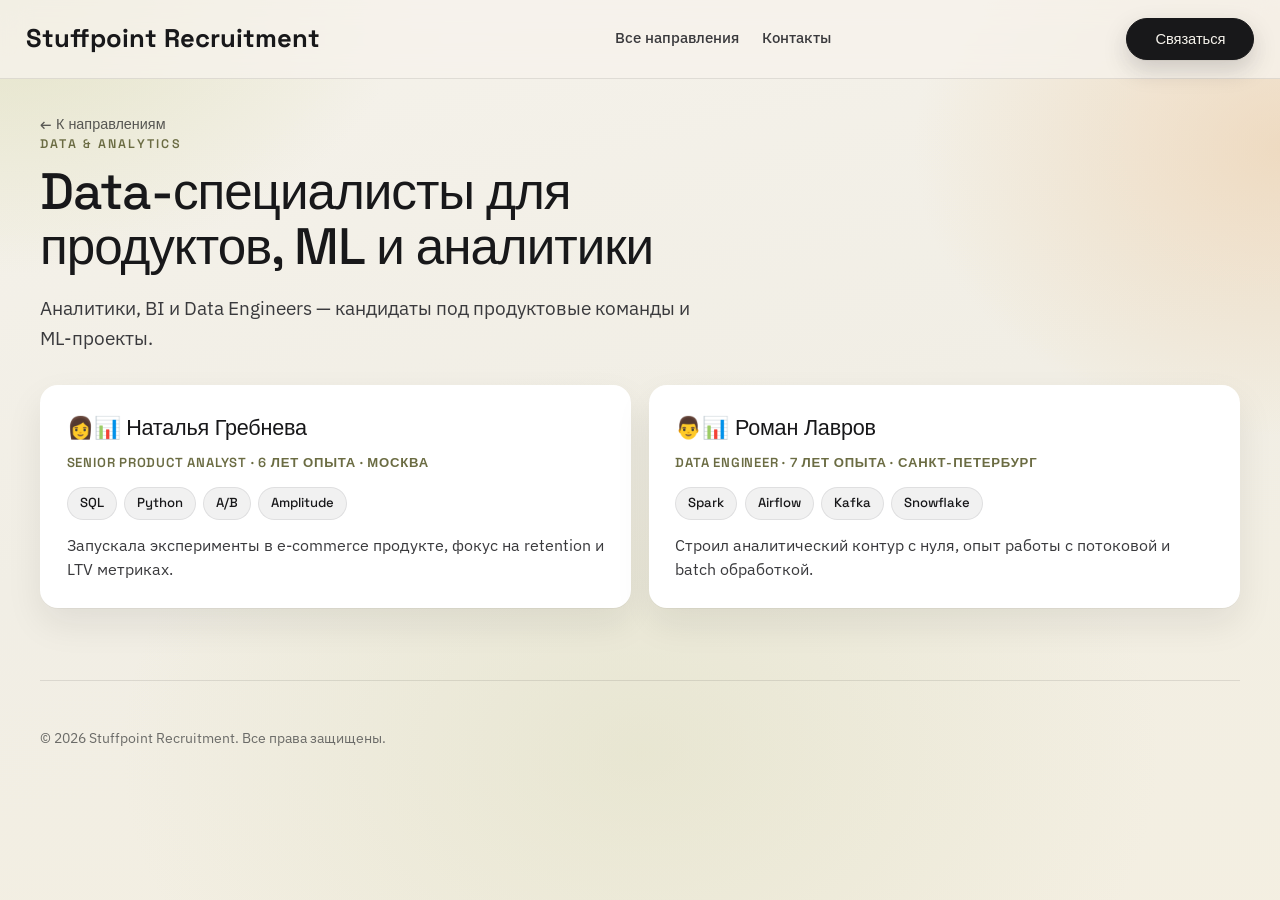
==== commit b976750f: "feat: update process tiles, contacts, specialists, and AI section copy" ====
--- a/specialists/analytics.html
+++ b/specialists/analytics.html
@@ -34,34 +34,16 @@
 
       <section class="specialists-layout">
         <article class="profile-card reveal">
-          <h2>Наталья Гребнева</h2>
+          <h2>👩‍📊 Наталья Гребнева</h2>
           <p class="meta">Senior Product Analyst · 6 лет опыта · Москва</p>
           <ul class="chip-list"><li>SQL</li><li>Python</li><li>A/B</li><li>Amplitude</li></ul>
           <p>Запускала эксперименты в e-commerce продукте, фокус на retention и LTV метриках.</p>
         </article>
         <article class="profile-card reveal">
-          <h2>Роман Лавров</h2>
+          <h2>👨‍📊 Роман Лавров</h2>
           <p class="meta">Data Engineer · 7 лет опыта · Санкт-Петербург</p>
           <ul class="chip-list"><li>Spark</li><li>Airflow</li><li>Kafka</li><li>Snowflake</li></ul>
           <p>Строил аналитический контур с нуля, опыт работы с потоковой и batch обработкой.</p>
-        </article>
-        <article class="profile-card reveal">
-          <h2>Юлия Дорофеева</h2>
-          <p class="meta">BI Lead · 8 лет опыта · Казань</p>
-          <ul class="chip-list"><li>Tableau</li><li>Power BI</li><li>DAX</li><li>DWH</li></ul>
-          <p>Ведёт BI-направление в холдинге, отвечает за финансовую и операционную отчётность.</p>
-        </article>
-        <article class="profile-card reveal">
-          <h2>Тимур Бакиев</h2>
-          <p class="meta">ML Engineer · 5 лет опыта · Ереван</p>
-          <ul class="chip-list"><li>Python</li><li>PyTorch</li><li>MLflow</li><li>Recsys</li></ul>
-          <p>Опыт продакшн ML — рекомендательные системы и модели ранжирования в маркетплейсе.</p>
-        </article>
-        <article class="profile-card reveal">
-          <h2>Александра Беляева</h2>
-          <p class="meta">Senior Data Analyst · 6 лет опыта · Тбилиси</p>
-          <ul class="chip-list"><li>SQL</li><li>dbt</li><li>Looker</li><li>Statistics</li></ul>
-          <p>Сильна в продуктовой аналитике, выстраивает self-service аналитику для команд.</p>
         </article>
       </section>
     </main>
--- a/landing.css
+++ b/landing.css
@@ -66,12 +66,23 @@
 }
 
 .brand {
-  font-family: "Space Grotesk", sans-serif;
-  font-size: 1rem;
+  display: flex;
+  flex-direction: column;
+  gap: 0.06rem;
+  font-family: "Space Grotesk", sans-serif;
+  font-size: clamp(1.25rem, 2.2vw, 1.6rem);
   font-weight: 700;
-  letter-spacing: 0.01em;
+  letter-spacing: 0;
   color: var(--text);
   text-decoration: none;
+}
+
+.brand-sub {
+  font-size: 0.62rem;
+  letter-spacing: 0.16em;
+  text-transform: uppercase;
+  color: var(--muted);
+  font-weight: 500;
 }
 
 .topnav { display: none; }
@@ -80,6 +91,8 @@
   color: var(--text-2);
   font-weight: 500;
   font-size: 0.92rem;
+  white-space: nowrap;
+  flex-shrink: 0;
   transition: color 0.2s ease;
 }
 .topnav a:hover { color: var(--brand); }
@@ -93,9 +106,13 @@
 
 /* ── Hero ──────────────────────────── */
 .hero {
-  display: grid;
-  gap: 2rem;
+  display: block;
   padding-top: 3.5rem;
+}
+
+.hero-copy {
+  display: grid;
+  gap: 1rem;
 }
 
 .hero-copy h1 {
@@ -104,8 +121,12 @@
   line-height: 1.04;
   letter-spacing: -0.02em;
   margin: 0.5rem 0 1rem;
-  max-width: 18ch;
-  font-weight: 500;
+  max-width: 19ch;
+  font-weight: 500;
+}
+
+.hero-copy h1 .hl {
+  white-space: nowrap;
 }
 
 .lead {
@@ -129,7 +150,23 @@
   display: flex;
   flex-wrap: wrap;
   gap: 0.85rem;
-  margin: 1.7rem 0;
+  margin: 0.8rem 0 0;
+}
+
+.hero-meta {
+  display: grid;
+  gap: 0.35rem;
+  margin: 0.5rem 0 1rem;
+  font-family: "Space Grotesk", sans-serif;
+  text-transform: uppercase;
+  letter-spacing: 0.1em;
+  color: #8a8a87;
+  font-size: 0.86rem;
+}
+
+.hero-lede {
+  margin: 0.2rem 0 0;
+  max-width: 30ch;
 }
 
 /* ── Кнопки ─────────────────────────── */
@@ -164,6 +201,7 @@
 .btn-small {
   padding: 0.7rem 1.1rem;
   font-size: 0.92rem;
+  min-width: 128px;
 }
 
 .btn-ghost {
@@ -235,7 +273,143 @@
   line-height: 1.3;
 }
 
-/* ── Section heading ────────────────── */
+/* ── KPI strip — пузатые тайлы под hero ── */
+.kpis {
+  width: min(1200px, calc(100% - 2rem));
+  margin: 0 auto;
+  padding-bottom: 1rem;
+}
+.kpi-grid {
+  display: grid;
+  grid-template-columns: 1fr;
+  gap: 1.1rem;
+}
+.kpi {
+  background: var(--paper);
+  border: 1px solid rgba(255, 255, 255, 0.85);
+  border-radius: var(--radius);
+  box-shadow: var(--shadow);
+  padding: 1.5rem 1.6rem;
+  display: grid;
+  align-content: start;
+  gap: 0.85rem;
+  min-height: 11.2rem;
+  transition: transform 0.25s ease, box-shadow 0.25s ease;
+}
+.kpi:hover {
+  transform: translateY(-2px);
+  box-shadow: var(--shadow-hover);
+}
+.kpi:nth-child(2) { background: linear-gradient(160deg, var(--paper) 0%, oklch(0.96 0.04 110) 100%); }
+.kpi:nth-child(3) { background: linear-gradient(160deg, var(--paper) 0%, oklch(0.96 0.04 70) 100%); }
+.kpi .label {
+  font-family: "Space Grotesk", sans-serif;
+  font-size: 1rem;
+  letter-spacing: 0.02em;
+  color: var(--text);
+  font-weight: 600;
+  line-height: 1.25;
+}
+.kpi .kpi-copy {
+  margin: 0;
+  color: var(--text-2);
+  font-size: 0.98rem;
+  line-height: 1.45;
+  text-wrap: pretty;
+}
+.kpi .v {
+  font-family: "Space Grotesk", sans-serif;
+  font-size: clamp(2.2rem, 4vw, 3.4rem);
+  line-height: 1;
+  font-weight: 500;
+  letter-spacing: -0.02em;
+}
+.kpi .v sup {
+  font-size: 0.45em;
+  vertical-align: top;
+  margin-left: 0.05em;
+  color: var(--muted);
+  font-weight: 500;
+}
+
+/* ── Funnel ─────────────────────────── */
+.funnel-block {
+  display: grid;
+  gap: 1.6rem;
+  margin-top: 1.6rem;
+}
+.funnel-svg-wrap {
+  background: color-mix(in oklab, var(--bg) 96%, white 4%);
+  border: 1px solid var(--line);
+  border-radius: 0;
+  box-shadow: none;
+  padding: 1.9rem 1.75rem;
+  display: flex;
+  align-items: stretch;
+}
+
+.funnel-svg-wrap svg {
+  width: 100%;
+  height: 100%;
+}
+.funnel-side ol {
+  list-style: none;
+  padding: 0;
+  margin: 0;
+  display: grid;
+  gap: 0;
+  border-top: 2px solid rgba(24, 24, 26, 0.75);
+}
+.funnel-side li {
+  display: grid;
+  grid-template-columns: auto 1fr;
+  gap: 0.95rem;
+  background: transparent;
+  border: 0;
+  border-radius: 0;
+  box-shadow: none;
+  border-bottom: 1px solid var(--line);
+  padding: 1.2rem 0;
+}
+.funnel-side .num {
+  font-family: "Space Grotesk", sans-serif;
+  color: #8f8f8b;
+  font-weight: 600;
+  font-size: 1.05rem;
+  min-width: 2.5rem;
+}
+.funnel-side h4 {
+  margin: 0;
+  font-family: "Space Grotesk", sans-serif;
+  font-size: 1.03rem;
+  font-weight: 500;
+}
+.funnel-side p {
+  margin: 0.35rem 0 0.4rem;
+  color: #7d7d79;
+  font-size: 0.92rem;
+}
+.funnel-side .day {
+  font-family: "Space Grotesk", sans-serif;
+  margin-top: 0.25rem;
+  display: inline-block;
+  color: #6e7049;
+  letter-spacing: 0.11em;
+  font-size: 0.76rem;
+  text-transform: uppercase;
+}
+
+/* ── Section heading с нумерацией ───── */
+.section-head .id {
+  font-family: "Space Grotesk", sans-serif;
+  font-size: 0.78rem;
+  letter-spacing: 0.18em;
+  text-transform: uppercase;
+  color: var(--brand);
+  font-weight: 600;
+  display: inline-block;
+  margin-bottom: 0.4rem;
+}
 .section-head h2 {
   font-family: "Space Grotesk", sans-serif;
   font-size: clamp(1.8rem, 4vw, 2.8rem);
@@ -244,6 +418,12 @@
   font-weight: 500;
   letter-spacing: -0.02em;
   line-height: 1.1;
+}
+
+.hl {
+  color: var(--brand);
+  border-bottom: 0.085em solid currentColor;
+  padding-bottom: 0.02em;
 }
 
 /* ── Карточки общие ─────────────────── */
@@ -375,6 +555,9 @@
   max-width: 50ch;
 }
 .section-cta .eyebrow {
+  color: oklch(0.78 0.12 110);
+}
+.section-cta .hl {
   color: oklch(0.78 0.12 110);
 }
 .section-cta .btn {
@@ -692,16 +875,30 @@
     align-items: center;
     gap: 1.4rem;
   }
-  .hero {
-    grid-template-columns: 1.15fr 0.85fr;
-    align-items: center;
-    gap: 2.5rem;
+  .hero-copy {
+    grid-template-columns: minmax(0, 1.45fr) minmax(320px, 0.55fr);
+    align-items: end;
+    gap: 1rem 1.8rem;
+  }
+  .hero-copy h1 { grid-column: 1; grid-row: 1; max-width: 15.5ch; margin-bottom: 0.2rem; }
+  .hero-copy .hero-meta { grid-column: 2; grid-row: 1; align-self: start; justify-self: end; text-align: right; }
+  .hero-copy .hero-lede { grid-column: 1; grid-row: 2; align-self: start; margin-top: 0; }
+  .hero-copy .hero-actions {
+    grid-column: 2;
+    grid-row: 2;
+    justify-content: flex-end;
+    margin-top: 0.2rem;
   }
   .cards-3 { grid-template-columns: repeat(3, minmax(0, 1fr)); }
   .cards-2 { grid-template-columns: repeat(2, minmax(0, 1fr)); }
   .specialty-grid { grid-template-columns: repeat(3, minmax(0, 1fr)); }
   .specialists-layout { grid-template-columns: repeat(2, minmax(0, 1fr)); }
   .contacts-grid { grid-template-columns: repeat(3, minmax(0, 1fr)); }
+  .kpi-grid { grid-template-columns: repeat(4, minmax(0, 1fr)); }
+  .funnel-block { grid-template-columns: 1.38fr 0.92fr; align-items: start; gap: 1.35rem; }
+  .funnel-svg-wrap {
+    min-height: 592px;
+  }
   .section-cta {
     grid-template-columns: 1fr auto;
     padding: 3.5rem 3rem;
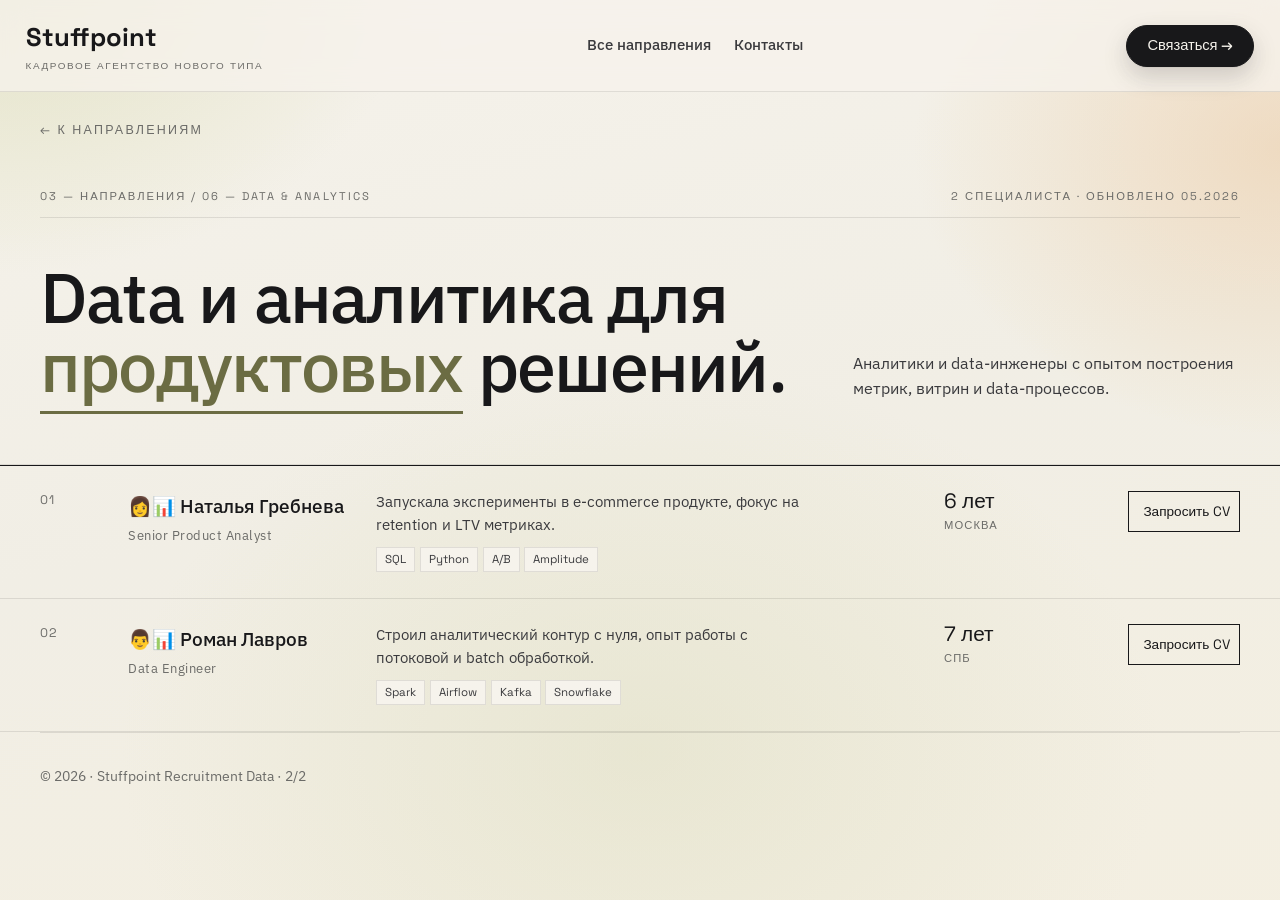
==== commit b102cf3f: "feat: restyle specialist pages and align header CTA sizing" ====
--- a/specialists/analytics.html
+++ b/specialists/analytics.html
@@ -13,64 +13,39 @@
     />
     <link rel="stylesheet" href="../landing.css" />
   </head>
-  <body>
+  <body class="spec-page">
     <div class="bg-layer" aria-hidden="true"></div>
+
     <header class="topbar">
-      <a class="brand" href="../index.html#hero">Stuffpoint Recruitment</a>
+      <a class="brand" href="../index.html#hero">
+        <span class="brand-main">Stuffpoint</span>
+        <span class="brand-sub">Кадровое агентство нового типа</span>
+      </a>
       <nav class="topnav" aria-label="Навигация страницы">
         <a href="../index.html#tracks">Все направления</a>
         <a href="../index.html#contacts">Контакты</a>
       </nav>
-      <button class="btn btn-small" type="button" data-open-modal>Связаться</button>
+      <a class="btn btn-small" href="../index.html#contacts">Связаться →</a>
     </header>
 
-    <main class="section specialist-page">
-      <a class="back-link" href="../index.html#tracks">← К направлениям</a>
-      <div class="page-intro reveal">
-        <p class="eyebrow">Data & Analytics</p>
-        <h1>Data-специалисты для продуктов, ML и аналитики</h1>
-        <p class="lead">Аналитики, BI и Data Engineers — кандидаты под продуктовые команды и ML-проекты.</p>
-      </div>
+    <main>
+      <a class="spec-back" href="../index.html#tracks">← к направлениям</a>
 
-      <section class="specialists-layout">
-        <article class="profile-card reveal">
-          <h2>👩‍📊 Наталья Гребнева</h2>
-          <p class="meta">Senior Product Analyst · 6 лет опыта · Москва</p>
-          <ul class="chip-list"><li>SQL</li><li>Python</li><li>A/B</li><li>Amplitude</li></ul>
-          <p>Запускала эксперименты в e-commerce продукте, фокус на retention и LTV метриках.</p>
-        </article>
-        <article class="profile-card reveal">
-          <h2>👨‍📊 Роман Лавров</h2>
-          <p class="meta">Data Engineer · 7 лет опыта · Санкт-Петербург</p>
-          <ul class="chip-list"><li>Spark</li><li>Airflow</li><li>Kafka</li><li>Snowflake</li></ul>
-          <p>Строил аналитический контур с нуля, опыт работы с потоковой и batch обработкой.</p>
-        </article>
+      <section class="spec-head">
+        <span class="id"><span>03 — Направления / 06 — Data & Analytics</span><span>2 специалиста · обновлено 05.2026</span></span>
+        <h1>Data и аналитика для <mark>продуктовых</mark> решений.</h1>
+        <p class="lede">Аналитики и data-инженеры с опытом построения метрик, витрин и data-процессов.</p>
+      </section>
+
+      <section class="spec-list">
+        <div class="profile"><span class="n">01</span><div><h3>👩‍📊 Наталья Гребнева</h3><div class="role">Senior Product Analyst</div></div><div><p>Запускала эксперименты в e-commerce продукте, фокус на retention и LTV метриках.</p><div class="chips"><span class="chip">SQL</span><span class="chip">Python</span><span class="chip">A/B</span><span class="chip">Amplitude</span></div></div><div class="stat"><span class="v">6 лет</span><span class="l">Москва</span></div><a class="request" href="../index.html#contacts">Запросить CV</a></div>
+        <div class="profile"><span class="n">02</span><div><h3>👨‍📊 Роман Лавров</h3><div class="role">Data Engineer</div></div><div><p>Строил аналитический контур с нуля, опыт работы с потоковой и batch обработкой.</p><div class="chips"><span class="chip">Spark</span><span class="chip">Airflow</span><span class="chip">Kafka</span><span class="chip">Snowflake</span></div></div><div class="stat"><span class="v">7 лет</span><span class="l">СПб</span></div><a class="request" href="../index.html#contacts">Запросить CV</a></div>
       </section>
     </main>
 
     <footer class="footer">
-      <p>© <span id="year"></span> Stuffpoint Recruitment. Все права защищены.</p>
+      <span>© 2026 · Stuffpoint Recruitment</span>
+      <span>Data · 2/2</span>
     </footer>
-
-    <div class="modal" id="contact-modal" aria-hidden="true" role="dialog" aria-labelledby="modal-title">
-      <div class="modal-overlay" data-close-modal></div>
-      <div class="modal-panel" role="document">
-        <button class="modal-close" type="button" aria-label="Закрыть" data-close-modal>×</button>
-        <h2 id="modal-title">Оставьте заявку</h2>
-        <p>Ответим в течение одного рабочего дня.</p>
-        <form class="contact-form" action="https://api.web3forms.com/submit" method="POST">
-          <input type="hidden" name="access_key" value="YOUR_WEB3FORMS_ACCESS_KEY" />
-          <input type="hidden" name="subject" value="Заявка по направлению Data & Analytics" />
-          <input type="checkbox" name="botcheck" class="hidden-field" tabindex="-1" autocomplete="off" />
-          <label>Имя<input type="text" name="name" required /></label>
-          <label>Email<input type="email" name="email" required /></label>
-          <label>Компания<input type="text" name="company" /></label>
-          <label>Сообщение<textarea name="message" rows="4" required></textarea></label>
-          <button class="btn" type="submit">Отправить заявку</button>
-        </form>
-      </div>
-    </div>
-
-    <script src="../main.js"></script>
   </body>
 </html>
--- a/landing.css
+++ b/landing.css
@@ -199,7 +199,9 @@
 }
 
 .btn-small {
-  padding: 0.7rem 1.1rem;
+  height: 42px;
+  padding: 0 1.1rem;
+  line-height: 1;
   font-size: 0.92rem;
   min-width: 128px;
 }
@@ -774,6 +776,212 @@
   font-size: 0.9rem;
 }
 
+/* ── Specialists V2 ─────────────────── */
+.spec-page .spec-back {
+  display: inline-block;
+  margin: 1.8rem 2.5rem 0;
+  font-family: "Space Grotesk", sans-serif;
+  font-size: 0.78rem;
+  letter-spacing: 0.18em;
+  text-transform: uppercase;
+  color: var(--muted);
+  text-decoration: none;
+}
+
+.spec-page .spec-back:hover {
+  color: var(--brand);
+}
+
+.spec-page .spec-head {
+  padding: 3rem 2.5rem 4rem;
+  border-bottom: 1px solid var(--line);
+  display: grid;
+  grid-template-columns: repeat(12, 1fr);
+  gap: 1.25rem;
+  align-items: end;
+}
+
+.spec-page .spec-head .id {
+  grid-column: 1 / span 12;
+  font-family: "Space Grotesk", sans-serif;
+  font-size: 0.7rem;
+  letter-spacing: 0.18em;
+  text-transform: uppercase;
+  color: var(--muted);
+  margin-bottom: 1.5rem;
+  display: flex;
+  justify-content: space-between;
+  border-bottom: 1px solid var(--line);
+  padding-bottom: 0.7rem;
+}
+
+.spec-page .spec-head h1 {
+  grid-column: 1 / span 8;
+  font-size: clamp(2.4rem, 5.5vw, 4.4rem);
+  line-height: 0.98;
+  margin: 0;
+  letter-spacing: -0.025em;
+  font-weight: 500;
+}
+
+.spec-page .spec-head h1 mark {
+  background: transparent;
+  color: var(--brand);
+  border-bottom: 3px solid var(--brand);
+}
+
+.spec-page .spec-head .lede {
+  grid-column: 9 / span 4;
+  color: var(--text-2);
+  font-size: 0.98rem;
+  margin: 0;
+}
+
+.spec-page .spec-list {
+  border-top: 1px solid var(--line-strong);
+}
+
+.spec-page .profile {
+  display: grid;
+  grid-template-columns: 4rem 14rem 1fr 10rem 7rem;
+  gap: 1.5rem;
+  padding: 1.6rem 2.5rem;
+  border-bottom: 1px solid var(--line);
+  align-items: start;
+  background: transparent;
+  border-radius: 0;
+  box-shadow: none;
+  transition: background 0.2s ease;
+}
+
+.spec-page .profile:hover {
+  background: var(--accent-soft);
+}
+
+.spec-page .profile .n,
+.spec-page .profile .nº {
+  font-family: "Space Grotesk", sans-serif;
+  font-size: 0.78rem;
+  color: var(--muted);
+  letter-spacing: 0.12em;
+}
+
+.spec-page .profile h3 {
+  font-size: 1.2rem;
+  margin: 0 0 0.3rem;
+  font-weight: 500;
+}
+
+.spec-page .profile .role {
+  font-size: 0.82rem;
+  color: var(--muted);
+  letter-spacing: 0.04em;
+}
+
+.spec-page .profile p {
+  margin: 0;
+  color: var(--text-2);
+  font-size: 0.92rem;
+  max-width: 48ch;
+}
+
+.spec-page .profile .chips {
+  display: flex;
+  flex-wrap: wrap;
+  gap: 0.3rem;
+  margin-top: 0.6rem;
+}
+
+.spec-page .profile .chip {
+  font-family: "Space Grotesk", sans-serif;
+  font-size: 0.72rem;
+  padding: 0.18rem 0.5rem;
+  border: 1px solid var(--line);
+  background: var(--bg);
+  color: var(--text-2);
+  border-radius: 0;
+}
+
+.spec-page .profile .stat {
+  font-family: "Space Grotesk", sans-serif;
+  min-width: 0;
+}
+
+.spec-page .profile .stat .v {
+  font-size: 1.3rem;
+  display: block;
+  line-height: 1;
+}
+
+.spec-page .profile .stat .l {
+  font-size: 0.7rem;
+  color: var(--muted);
+  letter-spacing: 0.1em;
+  text-transform: uppercase;
+  margin-top: 0.3rem;
+  display: block;
+}
+
+.spec-page .profile .request {
+  font-family: "Space Grotesk", sans-serif;
+  font-size: 0.85rem;
+  border: 1px solid var(--text);
+  padding: 0.55rem 0.9rem;
+  text-align: center;
+  align-self: start;
+  border-radius: 0;
+  color: var(--text);
+  text-decoration: none;
+  white-space: nowrap;
+}
+
+.spec-page .profile:hover .request {
+  background: var(--text);
+  color: var(--bg);
+}
+
+@media (max-width: 1080px) {
+  .spec-page .spec-back {
+    margin: 1.2rem 1.1rem 0;
+  }
+
+  .spec-page .spec-head {
+    grid-template-columns: 1fr;
+    padding: 2rem 1.1rem 2.2rem;
+    gap: 0.9rem;
+  }
+
+  .spec-page .spec-head .id,
+  .spec-page .spec-head h1,
+  .spec-page .spec-head .lede {
+    grid-column: auto;
+  }
+
+  .spec-page .spec-head .id {
+    flex-direction: column;
+    gap: 0.35rem;
+    margin-bottom: 0.7rem;
+  }
+
+  .spec-page .spec-list {
+    border-top: 0;
+  }
+
+  .spec-page .profile {
+    grid-template-columns: 1fr;
+    gap: 0.8rem;
+    border: 1px solid var(--line);
+    border-radius: var(--radius);
+    margin: 0 1.1rem 0.8rem;
+    padding: 1rem;
+    background: var(--paper);
+  }
+
+  .spec-page .profile .request {
+    justify-self: start;
+  }
+}
+
 /* ── Modal ─────────────────────────── */
 .modal {
   position: fixed;
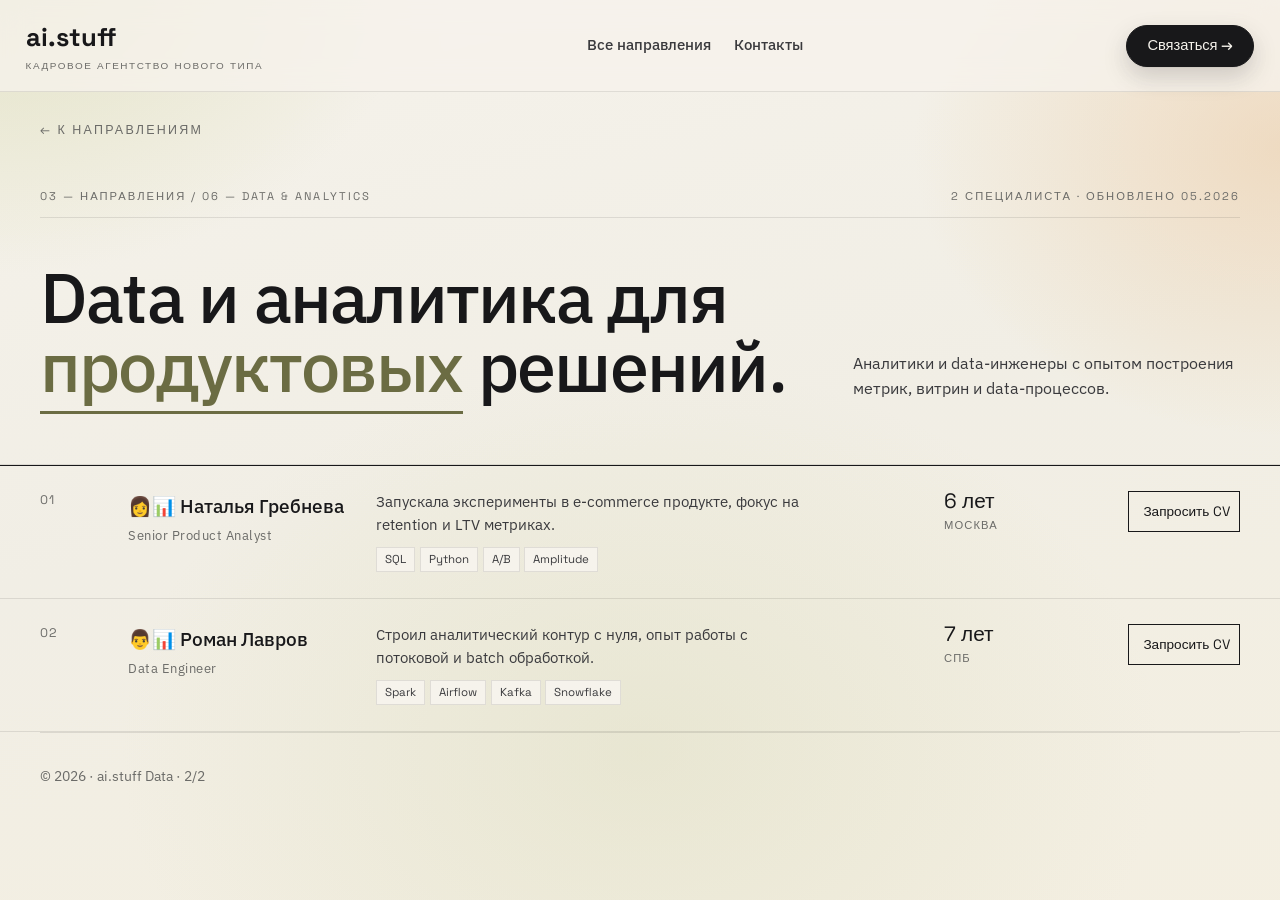
==== commit 7237a6ea: "chore: rebrand to ai.stuff and prepare custom domain" ====
--- a/specialists/analytics.html
+++ b/specialists/analytics.html
@@ -3,7 +3,7 @@
   <head>
     <meta charset="UTF-8" />
     <meta name="viewport" content="width=device-width, initial-scale=1" />
-    <title>Data & Analytics специалисты — Stuffpoint Recruitment</title>
+    <title>Data & Analytics специалисты — ai.stuff</title>
     <meta name="description" content="Подбор аналитиков, BI-инженеров и Data Engineers." />
     <link rel="preconnect" href="https://fonts.googleapis.com" />
     <link rel="preconnect" href="https://fonts.gstatic.com" crossorigin />
@@ -18,7 +18,7 @@
 
     <header class="topbar">
       <a class="brand" href="../index.html#hero">
-        <span class="brand-main">Stuffpoint</span>
+        <span class="brand-main">ai.stuff</span>
         <span class="brand-sub">Кадровое агентство нового типа</span>
       </a>
       <nav class="topnav" aria-label="Навигация страницы">
@@ -44,7 +44,7 @@
     </main>
 
     <footer class="footer">
-      <span>© 2026 · Stuffpoint Recruitment</span>
+      <span>© 2026 · ai.stuff</span>
       <span>Data · 2/2</span>
     </footer>
   </body>
--- a/landing.css
+++ b/landing.css
@@ -1,4 +1,4 @@
-/* Stuffpoint Recruitment — Quiet Grid redesign
+/* ai.stuff — Quiet Grid redesign
    Палитра: молочный фон, графит, акцент — приглушённый олив + янтарь.
    Дух: швейцарская сетка, мягкие пузатые карточки, плотные данные.
 */
